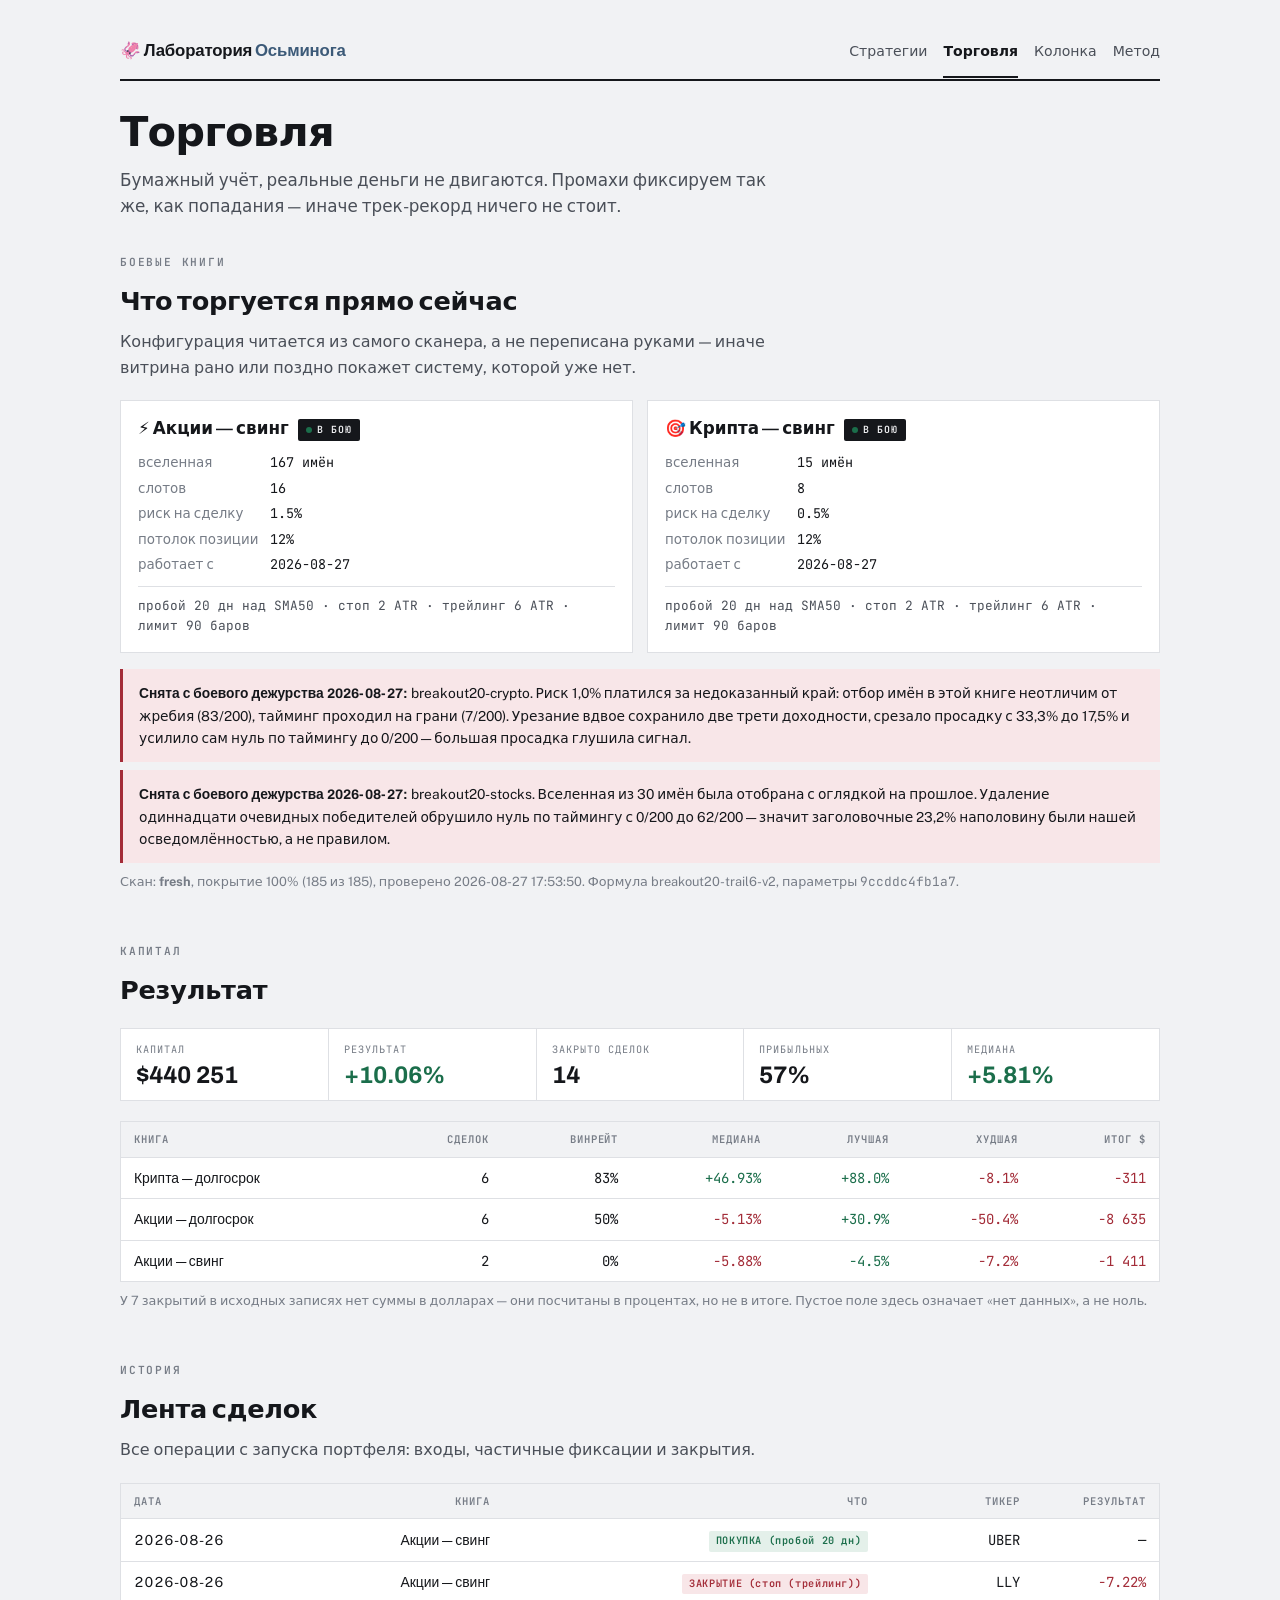
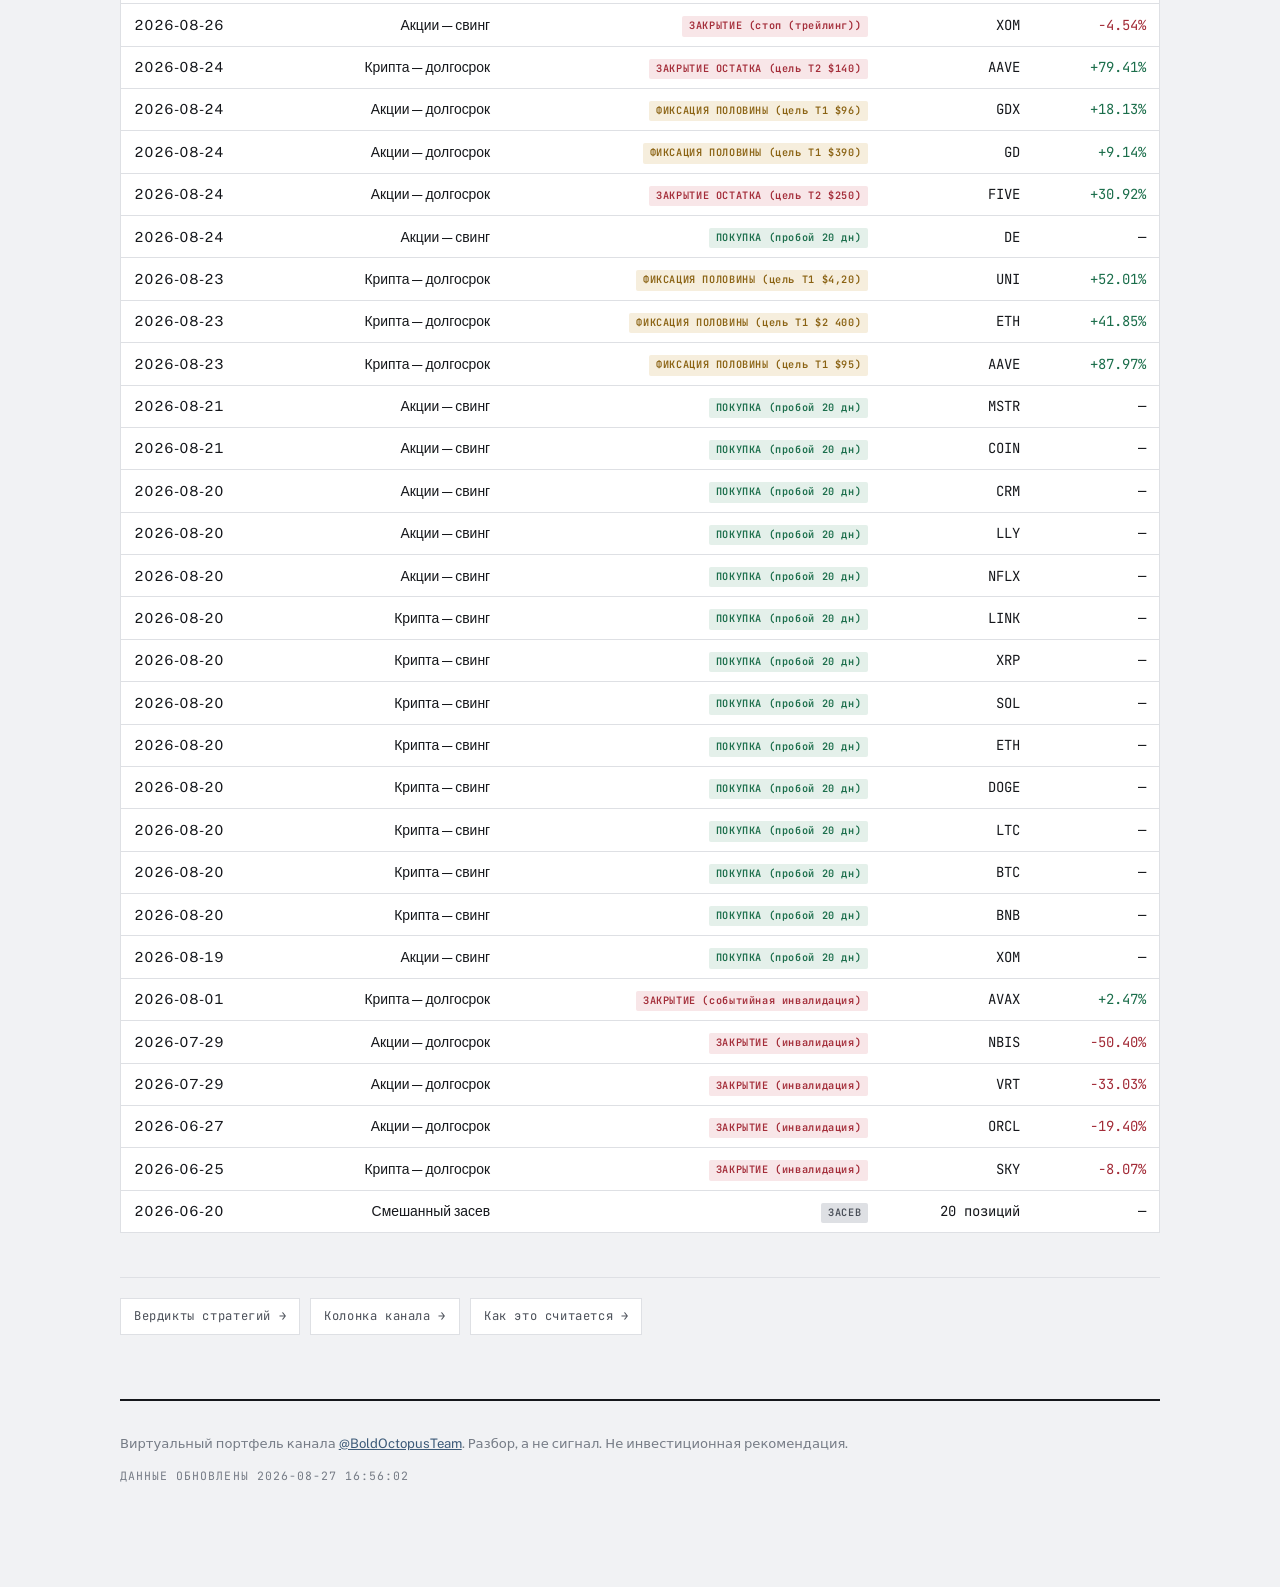
==== trading.html @ 5d2ed35e "витрина разнесена на четыре страницы: стратегии, торговля, колонка, метод" ====
<!doctype html>
<html lang="ru">
<head>
<meta charset="utf-8">
<meta name="viewport" content="width=device-width, initial-scale=1">
<title>Торговля — Лаборатория Осьминога</title>
<meta name="description" content="Что торгуется прямо сейчас, капитал и лента сделок публичного виртуального портфеля.">
<link rel="preconnect" href="https://fonts.googleapis.com">
<link rel="preconnect" href="https://fonts.gstatic.com" crossorigin>
<link rel="stylesheet" href="https://fonts.googleapis.com/css2?family=Archivo:wght@500;600;700&family=Public+Sans:wght@400;500;600&family=JetBrains+Mono:wght@400;500;600&display=swap">
<link rel="stylesheet" href="style.css">
</head>
<body>
<div class="wrap">

<header class="top">
  <div class="brand"><a href="index.html">&#129425; Лаборатория <span>Осьминога</span></a></div>
  <nav>
    <a href="index.html">Стратегии</a>
    <a href="trading.html">Торговля</a>
    <a href="column.html">Колонка</a>
    <a href="method.html">Метод</a>
  </nav>
</header>

<div class="pagehead">
  <h1>Торговля</h1>
  <p class="lede">Бумажный учёт, реальные деньги не двигаются. Промахи фиксируем так же, как попадания — иначе трек-рекорд ничего не стоит.</p>
</div>

<section>
  <span class="eyebrow">Боевые книги</span>
  <h2>Что торгуется прямо сейчас</h2>
  <p class="sub">Конфигурация читается из самого сканера, а не переписана руками — иначе витрина рано или поздно покажет систему, которой уже нет.</p>
  <div class="cfg" id="cfg"></div>
  <div id="retired"></div>
  <p class="note" id="cfgnote"></p>
</section>

<section>
  <span class="eyebrow">Капитал</span>
  <h2>Результат</h2>
  <dl class="kpi" id="kpi"></dl>
  <div class="tbox"><table id="books"></table></div>
  <p class="note" id="booknote"></p>
</section>

<section>
  <span class="eyebrow">История</span>
  <h2>Лента сделок</h2>
  <p class="sub">Все операции с запуска портфеля: входы, частичные фиксации и закрытия.</p>
  <div class="tbox"><table id="trades"></table></div>
</section>
<div class="crumbs">
  <a href="index.html">Вердикты стратегий →</a>
  <a href="column.html">Колонка канала →</a>
  <a href="method.html">Как это считается →</a>
</div>
<footer>
  <p>Виртуальный портфель канала <a href="https://t.me/BoldOctopusTeam">@BoldOctopusTeam</a>. Разбор, а не сигнал. Не инвестиционная рекомендация.</p>
  <p id="foot" class="stamp"></p>
</footer>
</div>
<script src="app.js"></script>
<script>
fetch("live.json").then(function(r){return r.json();}).then(function(d){
  document.getElementById("cfg").innerHTML = Object.values(d.books || {}).map(function(b){
    return '<article><h3>' + esc(b.title) + ' <span class="livebadge">в бою</span></h3>' +
      '<dl><dt>вселенная</dt><dd>' + b.universe_size + ' имён</dd>' +
      '<dt>слотов</dt><dd>' + b.slots + '</dd>' +
      '<dt>риск на сделку</dt><dd>' + b.risk_pct + '%</dd>' +
      '<dt>потолок позиции</dt><dd>' + b.max_pos_pct + '%</dd>' +
      '<dt>работает с</dt><dd>' + esc(b.since || "—") + '</dd></dl>' +
      '<div class="rule">пробой ' + b.look + ' дн над SMA' + b.trend_sma +
      ' · стоп ' + b.stop_atr + ' ATR · трейлинг ' + b.trail_atr +
      ' ATR · лимит ' + b.max_bars + ' баров</div></article>';
  }).join("");
  document.getElementById("retired").innerHTML = (d.retired || []).map(function(r){
    return '<div class="retired"><b>Снята с боевого дежурства ' + esc(r.until) + ':</b> ' +
      esc(r.strategy) + '. ' + esc(r.why) + '</div>';
  }).join("");
  var ok = d.scan_state === "fresh";
  document.getElementById("cfgnote").innerHTML =
    'Скан: <b>' + esc(d.scan_state || "неизвестно") + '</b>' +
    (ok ? "" : " — при таком состоянии новые входы запрещены") +
    ', покрытие ' + d.scan_coverage + '% (' + d.scan_ok + ' из ' + d.scanned + '), проверено ' +
    esc((d.scan_at || "").replace("T", " ")) + '. Формула ' + esc(d.formula_version) +
    ', параметры <span class="mono">' + esc(d.params_hash) + '</span>.';
}).catch(function(){ fail("cfg", "конфигурацию книг"); });

fetch("trades.json").then(function(r){return r.json();}).then(function(d){
  var t = d.stats.total, s = d.summary || {};
  document.getElementById("kpi").innerHTML =
    '<div><dt>капитал</dt><dd>$' + Math.round(s.value || 0).toLocaleString("ru") + '</dd></div>' +
    '<div><dt>результат</dt><dd class="' + cls(s.pnl_pct) + '">' + fmt(s.pnl_pct, 2) + '%</dd></div>' +
    '<div><dt>закрыто сделок</dt><dd>' + t.n + '</dd></div>' +
    '<div><dt>прибыльных</dt><dd>' + t.win_rate.toFixed(0) + '%</dd></div>' +
    '<div><dt>медиана</dt><dd class="' + cls(t.median) + '">' + fmt(t.median, 2) + '%</dd></div>';
  var bk = Object.values(d.stats.by_book);
  document.getElementById("books").innerHTML =
    '<thead><tr><th>Книга</th><th>Сделок</th><th>Винрейт</th><th>Медиана</th>' +
    '<th>Лучшая</th><th>Худшая</th><th>Итог $</th></tr></thead><tbody>' +
    bk.map(function(b){
      return '<tr><td>' + esc(b.title) + '</td><td>' + b.n + '</td><td>' +
        b.win_rate.toFixed(0) + '%</td><td class="' + cls(b.median) + '">' + fmt(b.median, 2) +
        '%</td><td class="pos">' + fmt(b.best, 1) + '%</td><td class="neg">' + fmt(b.worst, 1) +
        '%</td><td class="' + cls(b.usd) + '">' +
        (b.usd == null ? "нет сумм" : Math.round(b.usd).toLocaleString("ru")) + '</td></tr>';
    }).join("") + '</tbody>';
  var miss = bk.reduce(function(a, b){ return a + (b.usd_missing || 0); }, 0);
  document.getElementById("booknote").textContent = miss
    ? ("У " + miss + " закрытий в исходных записях нет суммы в долларах — они посчитаны в процентах, " +
       "но не в итоге. Пустое поле здесь означает «нет данных», а не ноль.") : "";
  document.getElementById("trades").innerHTML =
    '<thead><tr><th>Дата</th><th>Книга</th><th>Что</th><th>Тикер</th><th>Результат</th></tr></thead><tbody>' +
    d.trades.slice().reverse().map(function(x){
      return '<tr><td class="mono">' + esc(x.date) + '</td><td class="txt">' + esc(x.book_title) +
        '</td><td class="txt"><span class="pill ' + x.kind + '">' + esc(x.action).slice(0, 34) +
        '</span></td><td>' + esc(x.ticker) + '</td><td class="' + cls(x.pct) + '">' +
        (x.pct == null ? "—" : fmt(x.pct, 2) + "%") + '</td></tr>';
    }).join("") + '</tbody>';
  document.getElementById("foot").textContent = "данные обновлены " + d.generated.replace("T", " ");
}).catch(function(){ fail("kpi", "данные портфеля"); });
</script>
</body>
</html>
---- style.css ----
:root{
  --paper:#F1F2F4; --card:#FFFFFF; --ink:#15171B; --soft:#4A4F58; --mute:#767C86;
  --rule:#DEE0E4; --firm:#C2C6CC;
  --slate:#3C5A78;
  --ok:#1B6E4B; --ok-bg:#E4F0EA;
  --warn:#8A6212; --warn-bg:#F6EEDD;
  --bad:#A32C38; --bad-bg:#F8E6E8;
}
@media (prefers-color-scheme:dark){:root:not([data-theme="light"]){
  --paper:#131519; --card:#1B1E24; --ink:#E9EBEF; --soft:#AEB4BE; --mute:#7F8792;
  --rule:#2A2E36; --firm:#3D434D;
  --slate:#8FB0D0;
  --ok:#5CC08C; --ok-bg:#16291F;
  --warn:#D5A052; --warn-bg:#2B2216;
  --bad:#E4737F; --bad-bg:#2E1A1D;
}}
:root[data-theme="dark"]{
  --paper:#131519; --card:#1B1E24; --ink:#E9EBEF; --soft:#AEB4BE; --mute:#7F8792;
  --rule:#2A2E36; --firm:#3D434D; --slate:#8FB0D0;
  --ok:#5CC08C; --ok-bg:#16291F; --warn:#D5A052; --warn-bg:#2B2216;
  --bad:#E4737F; --bad-bg:#2E1A1D;
}
*{box-sizing:border-box}
body{margin:0;background:var(--paper);color:var(--ink);
  font-family:"Public Sans",system-ui,-apple-system,sans-serif;font-size:16px;line-height:1.6;
  -webkit-font-smoothing:antialiased}
.wrap{max-width:1080px;margin:0 auto;padding:0 20px 90px}
h1,h2,h3{font-family:Archivo,system-ui,sans-serif;text-wrap:balance;margin:0}
h1{font-size:clamp(2rem,5vw,3.1rem);font-weight:700;line-height:1.05;letter-spacing:-.02em}
h2{font-size:1.6rem;font-weight:700;letter-spacing:-.01em;margin-bottom:6px}
h3{font-size:1.05rem;font-weight:600}
a{color:var(--slate)}
.mono{font-family:"JetBrains Mono",ui-monospace,monospace;font-variant-numeric:tabular-nums}

header.top{border-bottom:2px solid var(--ink);padding:38px 0 14px;margin-bottom:30px;
  display:flex;flex-wrap:wrap;gap:8px 20px;align-items:baseline}
.brand{font-family:Archivo,sans-serif;font-weight:700;font-size:1.05rem;letter-spacing:-.01em}
.brand span{color:var(--slate)}
nav{margin-left:auto;display:flex;gap:16px;flex-wrap:wrap}
nav a{font-size:.88rem;font-weight:500;text-decoration:none;color:var(--soft)}
nav a:hover{color:var(--ink)}
.lede{font-size:1.15rem;color:var(--soft);max-width:660px;margin:18px 0 8px}
.lede b{color:var(--ink);font-weight:600}
.stamp{font-family:"JetBrains Mono",monospace;font-size:.72rem;letter-spacing:.09em;
  text-transform:uppercase;color:var(--mute)}

section{margin-top:52px;scroll-margin-top:20px}
.eyebrow{font-family:"JetBrains Mono",monospace;font-size:.7rem;font-weight:600;
  letter-spacing:.16em;text-transform:uppercase;color:var(--mute);display:block;margin-bottom:10px}
.sub{color:var(--soft);max-width:680px;margin:0 0 20px}

/* --- вердикты --- */
.grid{display:grid;grid-template-columns:repeat(auto-fit,minmax(285px,1fr));gap:14px}
.strat{background:var(--card);border:1px solid var(--rule);border-radius:2px;
  padding:0;overflow:hidden;display:flex;flex-direction:column}
.strat .bar{height:4px}
.bar.confirmed{background:var(--ok)} .bar.timing_only,.bar.selection_only{background:var(--warn)}
.bar.not_confirmed,.bar.unprofitable,.bar.overfit{background:var(--bad)}
.strat .body{padding:15px 17px 17px;display:flex;flex-direction:column;gap:10px;flex:1}
.tag{display:inline-block;font-family:"JetBrains Mono",monospace;font-size:.66rem;font-weight:600;
  letter-spacing:.1em;text-transform:uppercase;padding:3px 8px;border-radius:2px}
.tag.confirmed{background:var(--ok-bg);color:var(--ok)}
.tag.timing_only,.tag.selection_only{background:var(--warn-bg);color:var(--warn)}
.tag.not_confirmed,.tag.unprofitable,.tag.overfit{background:var(--bad-bg);color:var(--bad)}
.strat h3{line-height:1.25}
.meta{font-family:"JetBrains Mono",monospace;font-size:.72rem;color:var(--mute)}
.nums{display:grid;grid-template-columns:repeat(3,1fr);gap:8px;margin-top:2px}
.nums div{border-top:1px solid var(--rule);padding-top:7px}
.nums dt{font-family:"JetBrains Mono",monospace;font-size:.63rem;letter-spacing:.08em;
  text-transform:uppercase;color:var(--mute);margin-bottom:2px}
.nums dd{margin:0;font-family:"JetBrains Mono",monospace;font-size:1.12rem;font-weight:600}
.pos{color:var(--ok)} .neg{color:var(--bad)}
.spark{width:100%;height:42px;display:block}
.nullrow{display:flex;gap:8px;align-items:baseline;font-size:.83rem;color:var(--soft);
  border-top:1px solid var(--rule);padding-top:8px}
.nullrow b{font-family:"JetBrains Mono",monospace;font-weight:600}
.pass{color:var(--ok)} .fail{color:var(--bad)}
.why{font-size:.86rem;color:var(--soft);border-left:2px solid var(--firm);padding-left:10px}

/* --- таблицы --- */
.tbox{overflow-x:auto;border:1px solid var(--rule);background:var(--card)}
table{border-collapse:collapse;width:100%;min-width:600px;font-size:.87rem}
th,td{padding:9px 13px;text-align:right;border-bottom:1px solid var(--rule);
  font-variant-numeric:tabular-nums}
th:first-child,td:first-child{text-align:left}
thead th{font-family:"JetBrains Mono",monospace;font-size:.66rem;font-weight:600;
  letter-spacing:.09em;text-transform:uppercase;color:var(--mute);background:var(--paper)}
tbody td{font-family:"JetBrains Mono",monospace}
tbody td:first-child,tbody td.txt{font-family:"Public Sans",sans-serif}
tbody tr:last-child td{border-bottom:none}
.pill{display:inline-block;font-family:"JetBrains Mono",monospace;font-size:.64rem;
  font-weight:600;padding:2px 7px;border-radius:2px;letter-spacing:.06em}
.pill.close{background:var(--bad-bg);color:var(--bad)}
.pill.partial{background:var(--warn-bg);color:var(--warn)}
.pill.open{background:var(--ok-bg);color:var(--ok)}
.pill.seed{background:var(--rule);color:var(--soft)}

.kpi{display:grid;grid-template-columns:repeat(auto-fit,minmax(140px,1fr));gap:1px;
  background:var(--rule);border:1px solid var(--rule);margin-bottom:20px}
.kpi div{background:var(--card);padding:13px 15px}
.kpi dt{font-family:"JetBrains Mono",monospace;font-size:.64rem;letter-spacing:.1em;
  text-transform:uppercase;color:var(--mute);margin-bottom:5px}
.kpi dd{margin:0;font-family:Archivo,sans-serif;font-size:1.5rem;font-weight:700;
  font-variant-numeric:tabular-nums;line-height:1}

.note{font-size:.8rem;color:var(--mute);margin-top:9px;line-height:1.5}
.method{background:var(--card);border:1px solid var(--rule);padding:20px 22px}
.method ol{margin:0;padding-left:20px}
.method li{margin-bottom:12px}
.method li b{font-family:Archivo,sans-serif}
footer{border-top:2px solid var(--ink);margin-top:64px;padding-top:18px;
  font-size:.82rem;color:var(--mute)}
.err{background:var(--bad-bg);color:var(--bad);padding:14px 16px;border:1px solid var(--bad)}

/* --- в бою --- */
.livebadge{display:inline-flex;align-items:center;gap:5px;font-family:"JetBrains Mono",monospace;
  font-size:.62rem;font-weight:600;letter-spacing:.1em;text-transform:uppercase;
  padding:3px 8px;border-radius:2px;background:var(--ink);color:var(--paper)}
.livebadge::before{content:"";width:6px;height:6px;border-radius:50%;background:var(--ok);
  box-shadow:0 0 0 0 var(--ok);animation:pulse 2.4s infinite}
@keyframes pulse{0%{box-shadow:0 0 0 0 rgba(92,192,140,.6)}70%{box-shadow:0 0 0 7px rgba(92,192,140,0)}100%{box-shadow:0 0 0 0 rgba(92,192,140,0)}}
@media (prefers-reduced-motion:reduce){.livebadge::before{animation:none}}
.strat.islive{border-color:var(--firm);box-shadow:0 0 0 1px var(--firm)}

.cfg{display:grid;grid-template-columns:repeat(auto-fit,minmax(280px,1fr));gap:14px;margin:0 0 16px}
.cfg article{border:1px solid var(--rule);background:var(--card);padding:15px 17px}
.cfg h3{margin-bottom:9px;display:flex;align-items:center;gap:9px;flex-wrap:wrap}
.cfg dl{display:grid;grid-template-columns:auto 1fr;gap:4px 12px;margin:0;font-size:.84rem}
.cfg dt{color:var(--mute)}
.cfg dd{margin:0;font-family:"JetBrains Mono",monospace;font-variant-numeric:tabular-nums}
.cfg .rule{margin-top:10px;padding-top:9px;border-top:1px solid var(--rule);
  font-size:.8rem;color:var(--soft);font-family:"JetBrains Mono",monospace}
.retired{border-left:3px solid var(--bad);background:var(--bad-bg);padding:13px 16px;
  font-size:.86rem;margin:0 0 8px}
.retired b{font-family:Archivo,sans-serif}

/* --- колонка --- */
.posts{display:flex;flex-direction:column;gap:1px;background:var(--rule);
  border:1px solid var(--rule)}
.post{background:var(--card);padding:16px 18px}
.post summary{cursor:pointer;list-style:none;display:flex;gap:12px;align-items:baseline;
  flex-wrap:wrap}
.post summary::-webkit-details-marker{display:none}
.post summary::after{content:"развернуть";margin-left:auto;font-family:"JetBrains Mono",monospace;
  font-size:.66rem;letter-spacing:.08em;text-transform:uppercase;color:var(--mute)}
.post[open] summary::after{content:"свернуть"}
.post .pdate{font-family:"JetBrains Mono",monospace;font-size:.72rem;color:var(--mute);
  white-space:nowrap}
.post .ptitle{font-family:Archivo,sans-serif;font-weight:600;font-size:1rem;flex:1;min-width:200px}
.post .ptext{white-space:pre-wrap;font-size:.92rem;line-height:1.62;color:var(--soft);
  margin-top:12px;padding-top:12px;border-top:1px solid var(--rule)}
.post .plink{display:inline-block;margin-top:10px;font-size:.8rem}

/* --- многостраничность --- */
nav a.active{color:var(--ink);font-weight:600;position:relative}
nav a.active::after{content:"";position:absolute;left:0;right:0;bottom:-15px;height:2px;
  background:var(--ink)}
.pagehead{margin:0 0 28px}
.pagehead h1{font-size:clamp(1.8rem,4vw,2.6rem);margin-bottom:12px}
.pagehead .lede{font-size:1.05rem;margin:0 0 10px}
section:first-of-type{margin-top:36px}
.crumbs{display:flex;gap:10px;flex-wrap:wrap;margin:34px 0 0;padding-top:18px;
  border-top:1px solid var(--rule)}
.crumbs a{font-family:"JetBrains Mono",monospace;font-size:.76rem;letter-spacing:.06em;
  text-decoration:none;border:1px solid var(--rule);padding:7px 12px;color:var(--soft);
  background:var(--card)}
.crumbs a:hover{border-color:var(--firm);color:var(--ink)}

/* --- многостраничность --- */
.brand a{text-decoration:none;color:inherit}
nav a.active{color:var(--ink);font-weight:600;position:relative}
nav a.active::after{content:"";position:absolute;left:0;right:0;bottom:-15px;height:2px;background:var(--ink)}
.pagehead{margin:0 0 26px}
.pagehead h1{font-size:clamp(1.8rem,4vw,2.6rem);margin-bottom:12px}
.pagehead .lede{font-size:1.05rem;margin:0 0 10px}
section:first-of-type{margin-top:34px}
.crumbs{display:flex;gap:10px;flex-wrap:wrap;margin-top:44px;padding-top:20px;border-top:1px solid var(--rule)}
.crumbs a{font-family:"JetBrains Mono",monospace;font-size:.76rem;letter-spacing:.05em;
  text-decoration:none;border:1px solid var(--rule);padding:8px 13px;color:var(--soft);background:var(--card)}
.crumbs a:hover{border-color:var(--firm);color:var(--ink)}
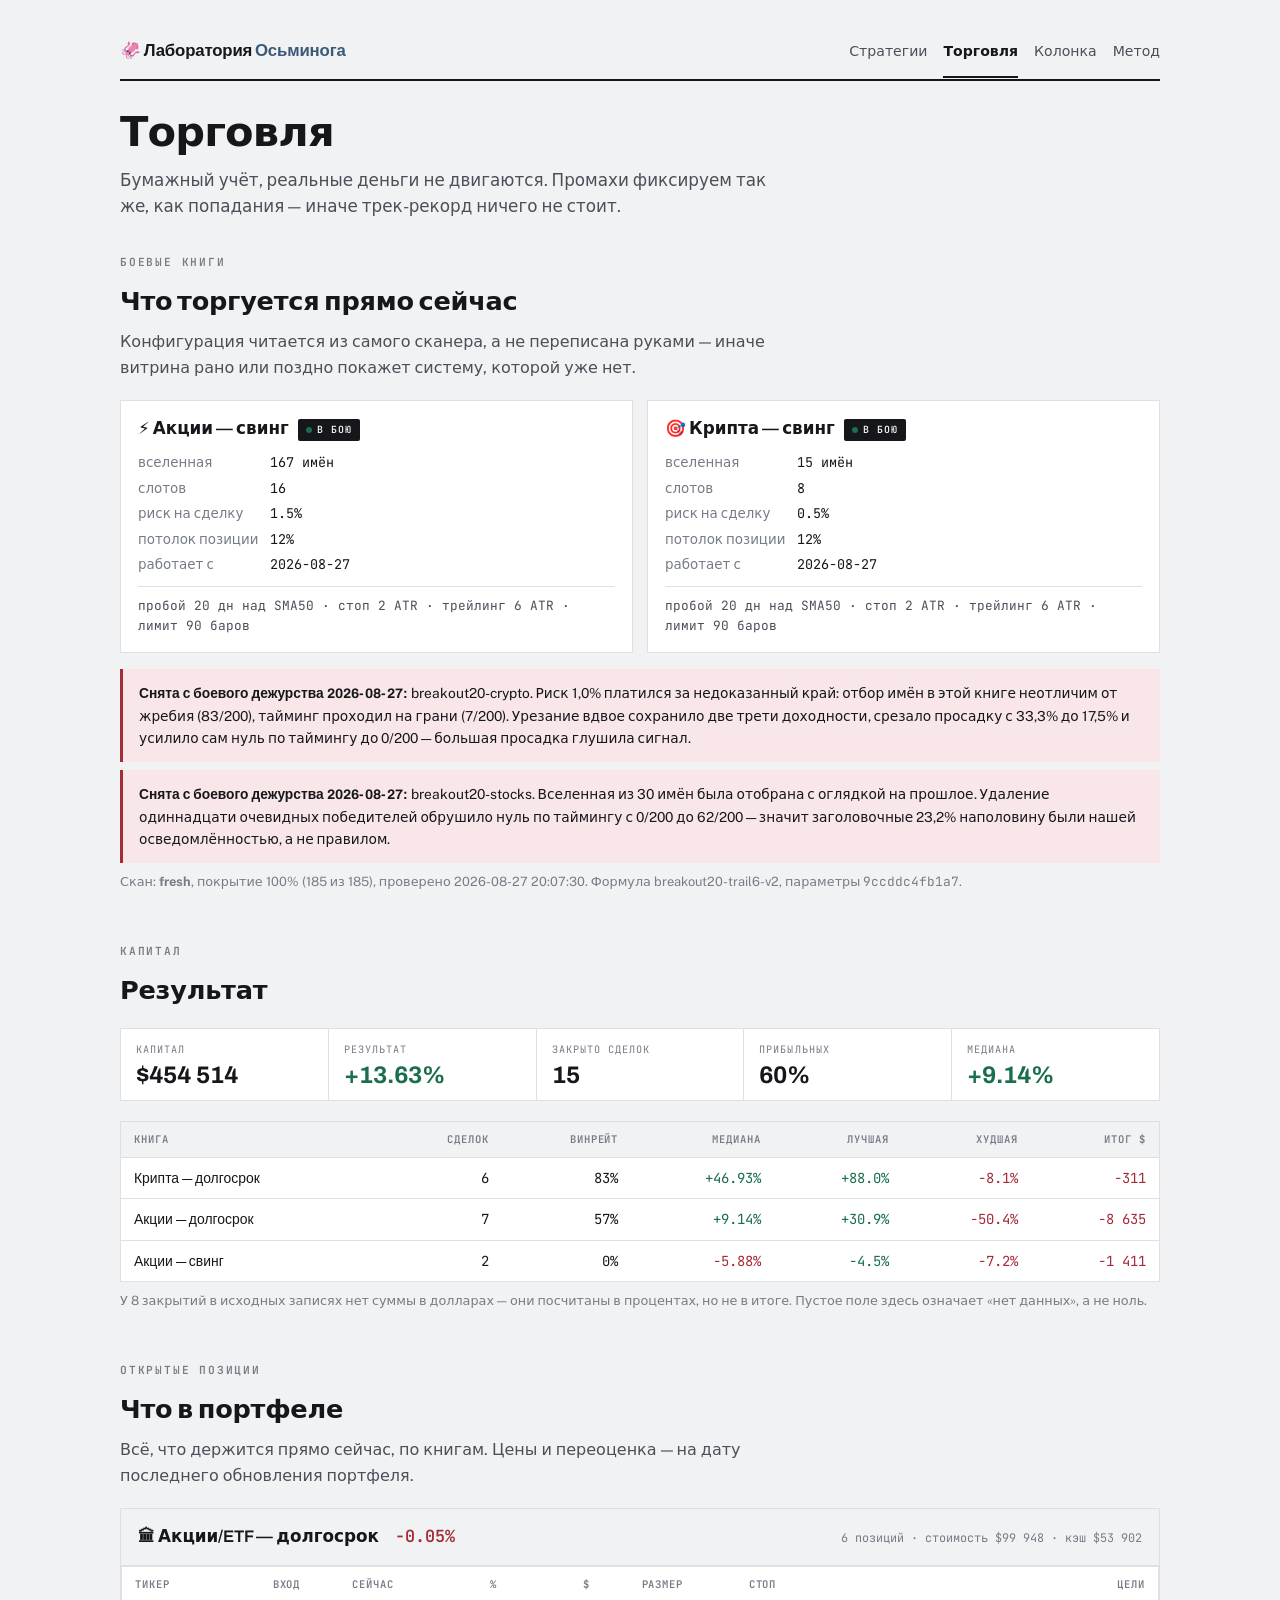
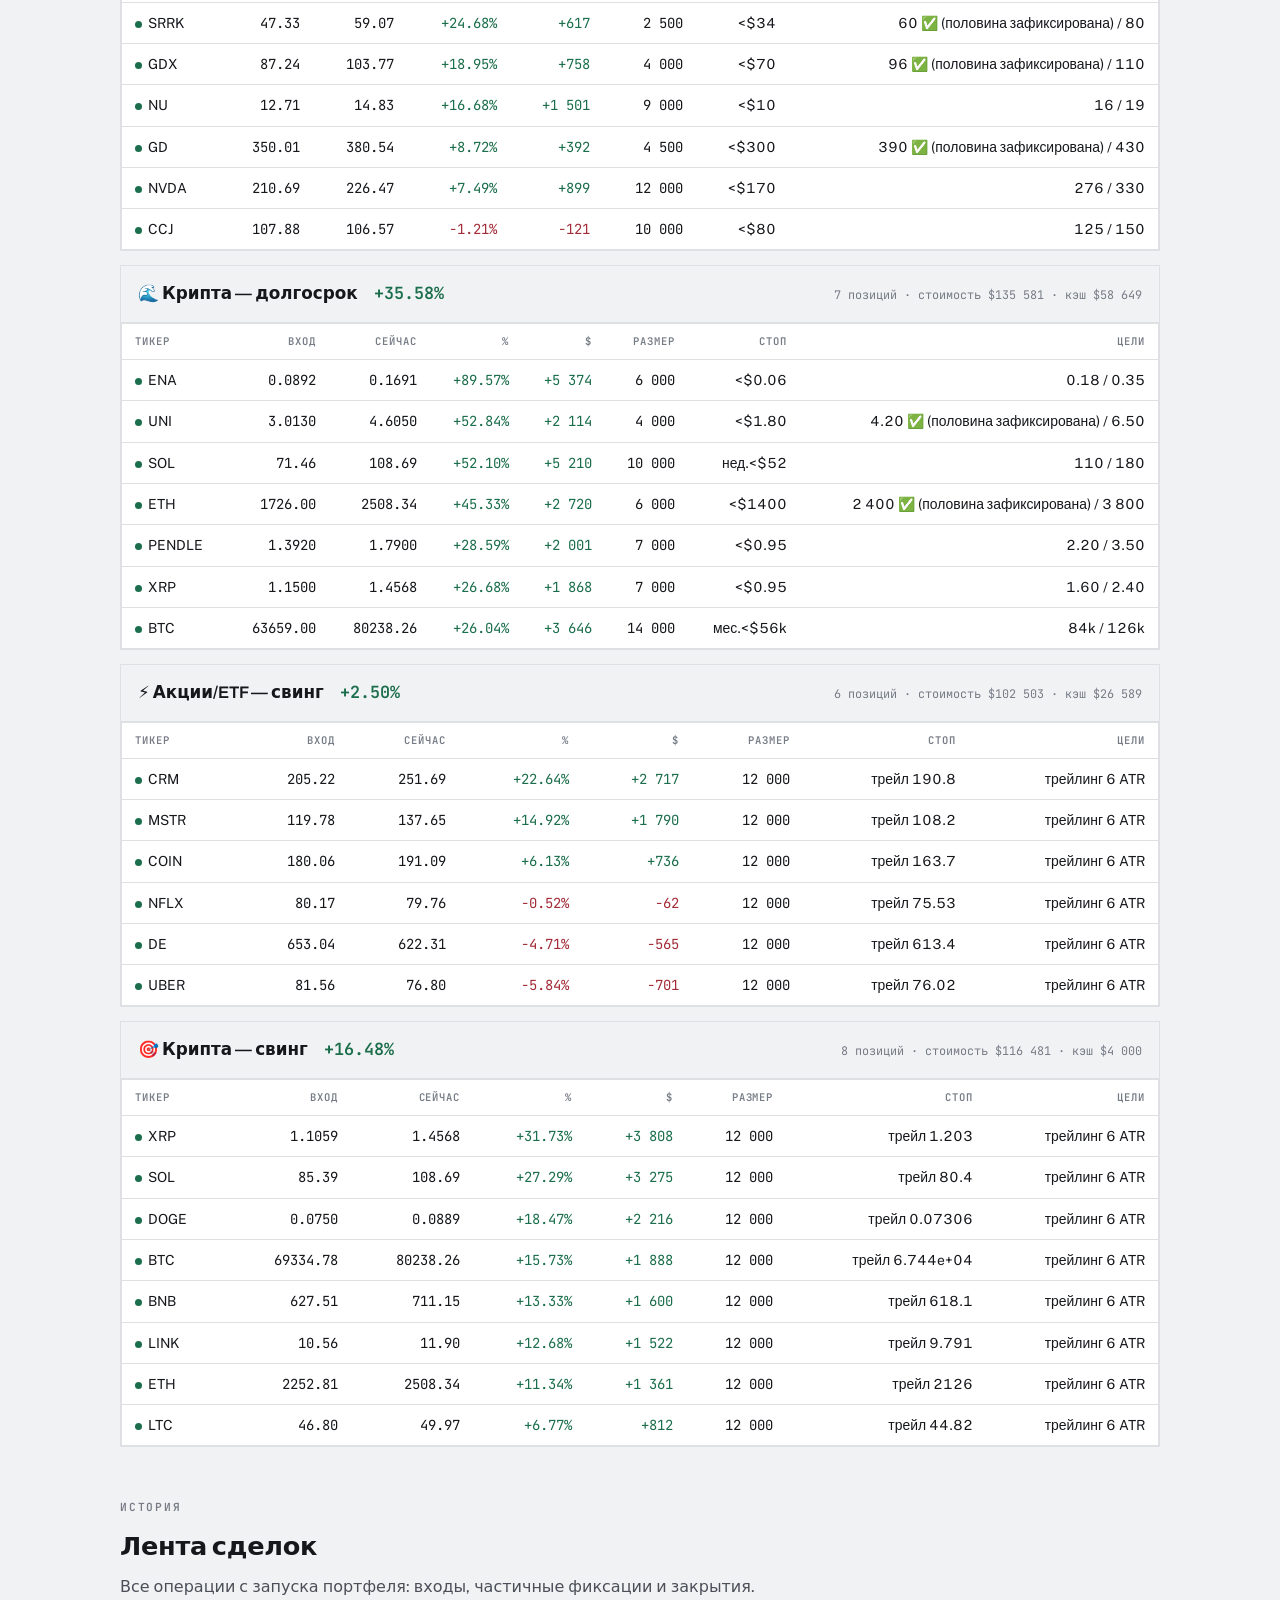
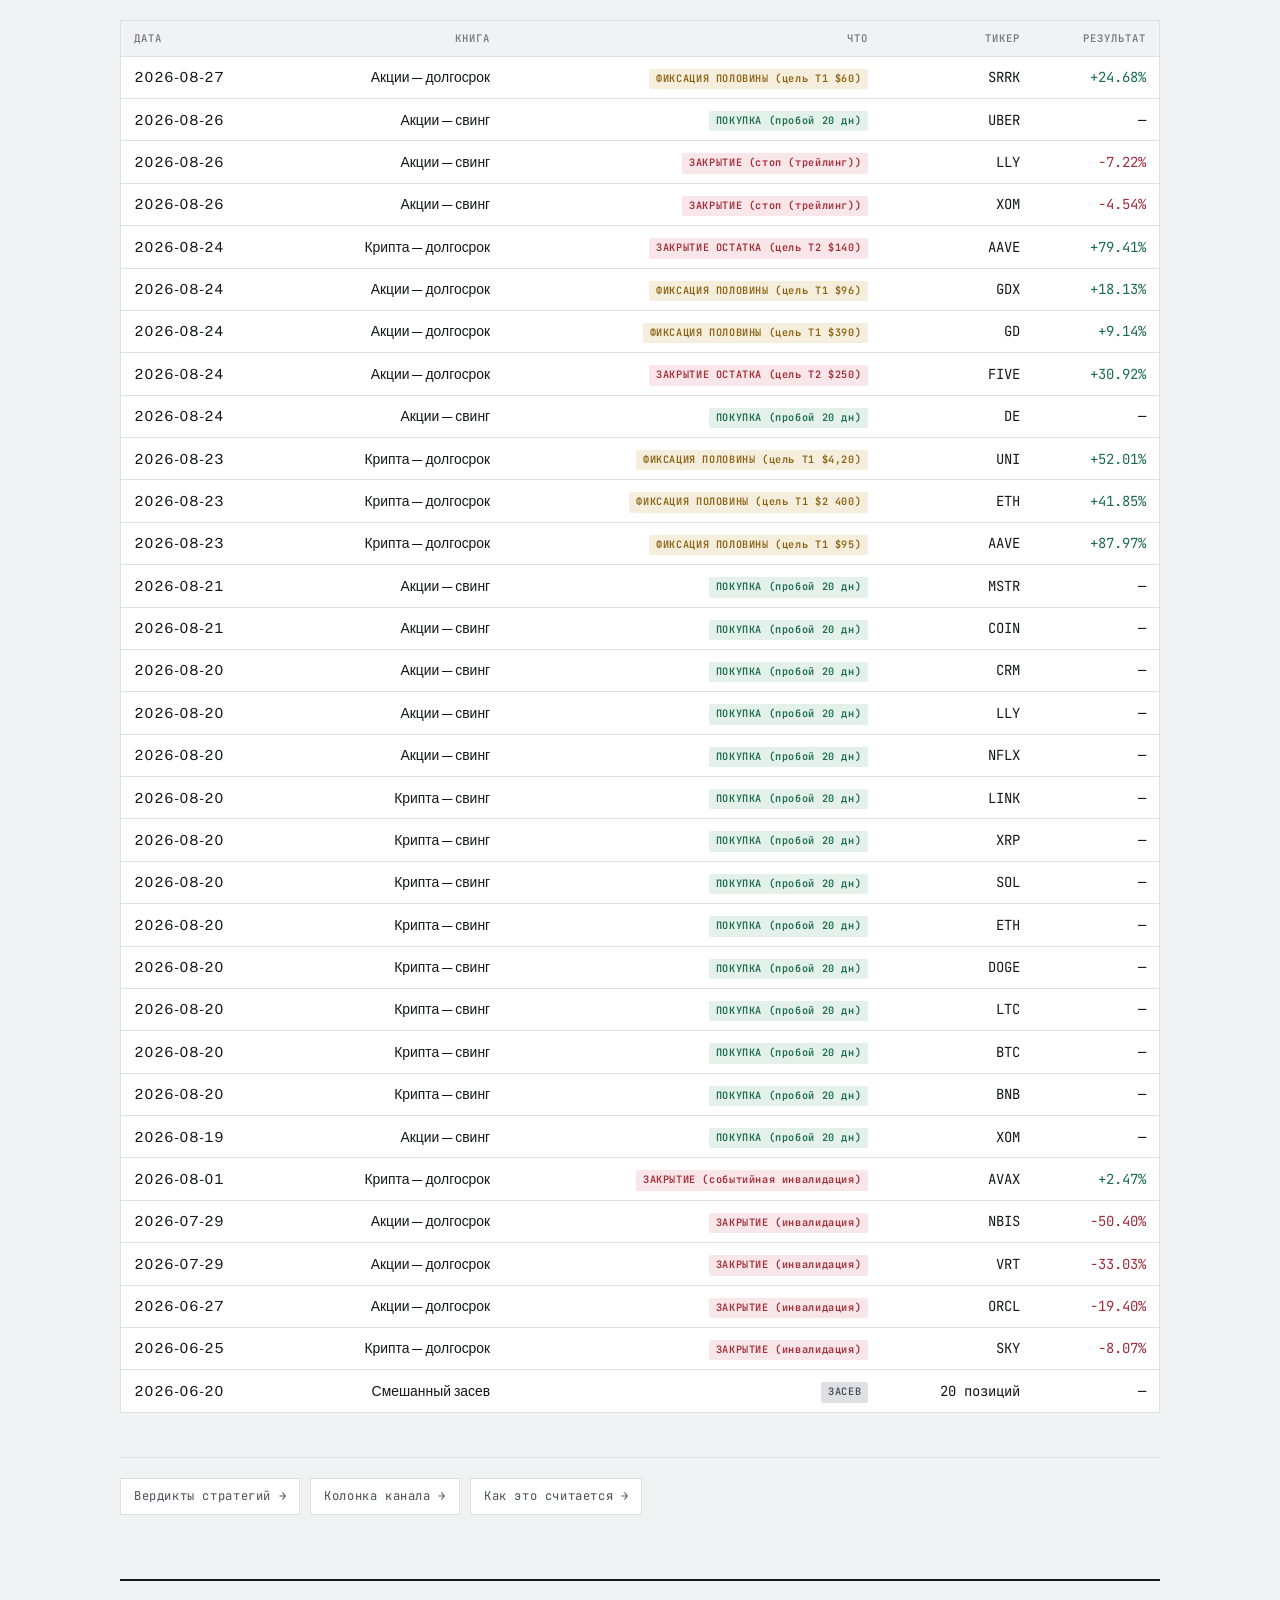
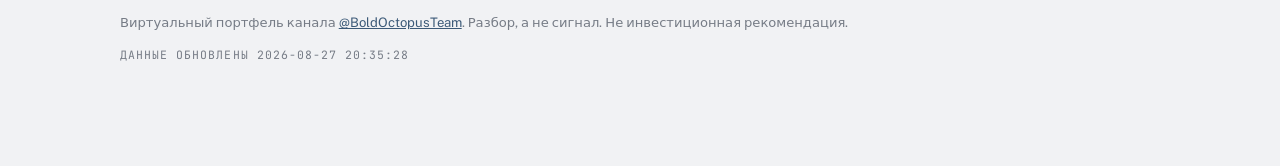
==== commit 16e351f9: "состав портфеля на странице торговли: 4 книги, 27 позиций" ====
--- a/trading.html
+++ b/trading.html
@@ -43,6 +43,13 @@
   <dl class="kpi" id="kpi"></dl>
   <div class="tbox"><table id="books"></table></div>
   <p class="note" id="booknote"></p>
+</section>
+
+<section>
+  <span class="eyebrow">Открытые позиции</span>
+  <h2>Что в портфеле</h2>
+  <p class="sub">Всё, что держится прямо сейчас, по книгам. Цены и переоценка — на дату последнего обновления портфеля.</p>
+  <div id="holdings"></div>
 </section>
 
 <section>
@@ -119,6 +126,33 @@
         '</span></td><td>' + esc(x.ticker) + '</td><td class="' + cls(x.pct) + '">' +
         (x.pct == null ? "—" : fmt(x.pct, 2) + "%") + '</td></tr>';
     }).join("") + '</tbody>';
+  var books = d.books || [];
+  document.getElementById("holdings").innerHTML = books.filter(function(b){
+    return (b.positions || []).length;
+  }).map(function(b){
+    var rows = b.positions.slice().sort(function(x, y){
+      return (y.pnl_pct || 0) - (x.pnl_pct || 0);
+    }).map(function(p){
+      var st = p.status === "ok" ? "ok" : (p.status === "bad" ? "bad" : "warn");
+      var px = function(v){ return v == null ? "—" : (v < 10 ? v.toFixed(4) : v.toFixed(2)); };
+      return '<tr><td><span class="st ' + st + '"></span>' + esc(p.ticker) + '</td>' +
+        '<td>' + px(p.buy) + '</td><td>' + px(p.price) + '</td>' +
+        '<td class="' + cls(p.pnl_pct) + '">' + fmt(p.pnl_pct, 2) + '%</td>' +
+        '<td class="' + cls(p.pnl_abs) + '">' + (p.pnl_abs == null ? "—" :
+          (p.pnl_abs > 0 ? "+" : "") + Math.round(p.pnl_abs).toLocaleString("ru")) + '</td>' +
+        '<td>' + (p.size == null ? "—" : Math.round(p.size).toLocaleString("ru")) + '</td>' +
+        '<td class="txt">' + esc(p.stop || "—") + '</td>' +
+        '<td class="txt">' + esc(p.target || "—") + '</td></tr>';
+    }).join("");
+    return '<article class="bookcard"><header><h3>' + esc(b.title) + '</h3>' +
+      '<span class="bpnl ' + cls(b.pnl_pct) + '">' + fmt(b.pnl_pct, 2) + '%</span>' +
+      '<span class="bmeta">' + b.positions.length + ' позиций · стоимость $' +
+      Math.round(b.value || 0).toLocaleString("ru") + ' · кэш $' +
+      Math.round(b.cash || 0).toLocaleString("ru") + '</span></header>' +
+      '<div class="tbox"><table><thead><tr><th>Тикер</th><th>Вход</th><th>Сейчас</th>' +
+      '<th>%</th><th>$</th><th>Размер</th><th>Стоп</th><th>Цели</th></tr></thead>' +
+      '<tbody>' + rows + '</tbody></table></div></article>';
+  }).join("");
   document.getElementById("foot").textContent = "данные обновлены " + d.generated.replace("T", " ");
 }).catch(function(){ fail("kpi", "данные портфеля"); });
 </script>
--- a/style.css
+++ b/style.css
@@ -178,3 +178,16 @@
 .crumbs a{font-family:"JetBrains Mono",monospace;font-size:.76rem;letter-spacing:.05em;
   text-decoration:none;border:1px solid var(--rule);padding:8px 13px;color:var(--soft);background:var(--card)}
 .crumbs a:hover{border-color:var(--firm);color:var(--ink)}
+
+/* --- состав портфеля --- */
+.bookcard{border:1px solid var(--rule);background:var(--card);margin-bottom:14px}
+.bookcard header{display:flex;flex-wrap:wrap;gap:8px 16px;align-items:baseline;
+  padding:14px 17px;border-bottom:1px solid var(--rule);background:var(--paper)}
+.bookcard h3{font-size:1.05rem}
+.bookcard .bmeta{font-family:"JetBrains Mono",monospace;font-size:.74rem;color:var(--mute);
+  margin-left:auto;font-variant-numeric:tabular-nums}
+.bookcard .bpnl{font-family:"JetBrains Mono",monospace;font-size:1.05rem;font-weight:600}
+.bookcard table{min-width:520px}
+.bookcard thead th{background:var(--card)}
+.st{display:inline-block;width:7px;height:7px;border-radius:50%;margin-right:6px}
+.st.ok{background:var(--ok)} .st.warn{background:var(--warn)} .st.bad{background:var(--bad)}
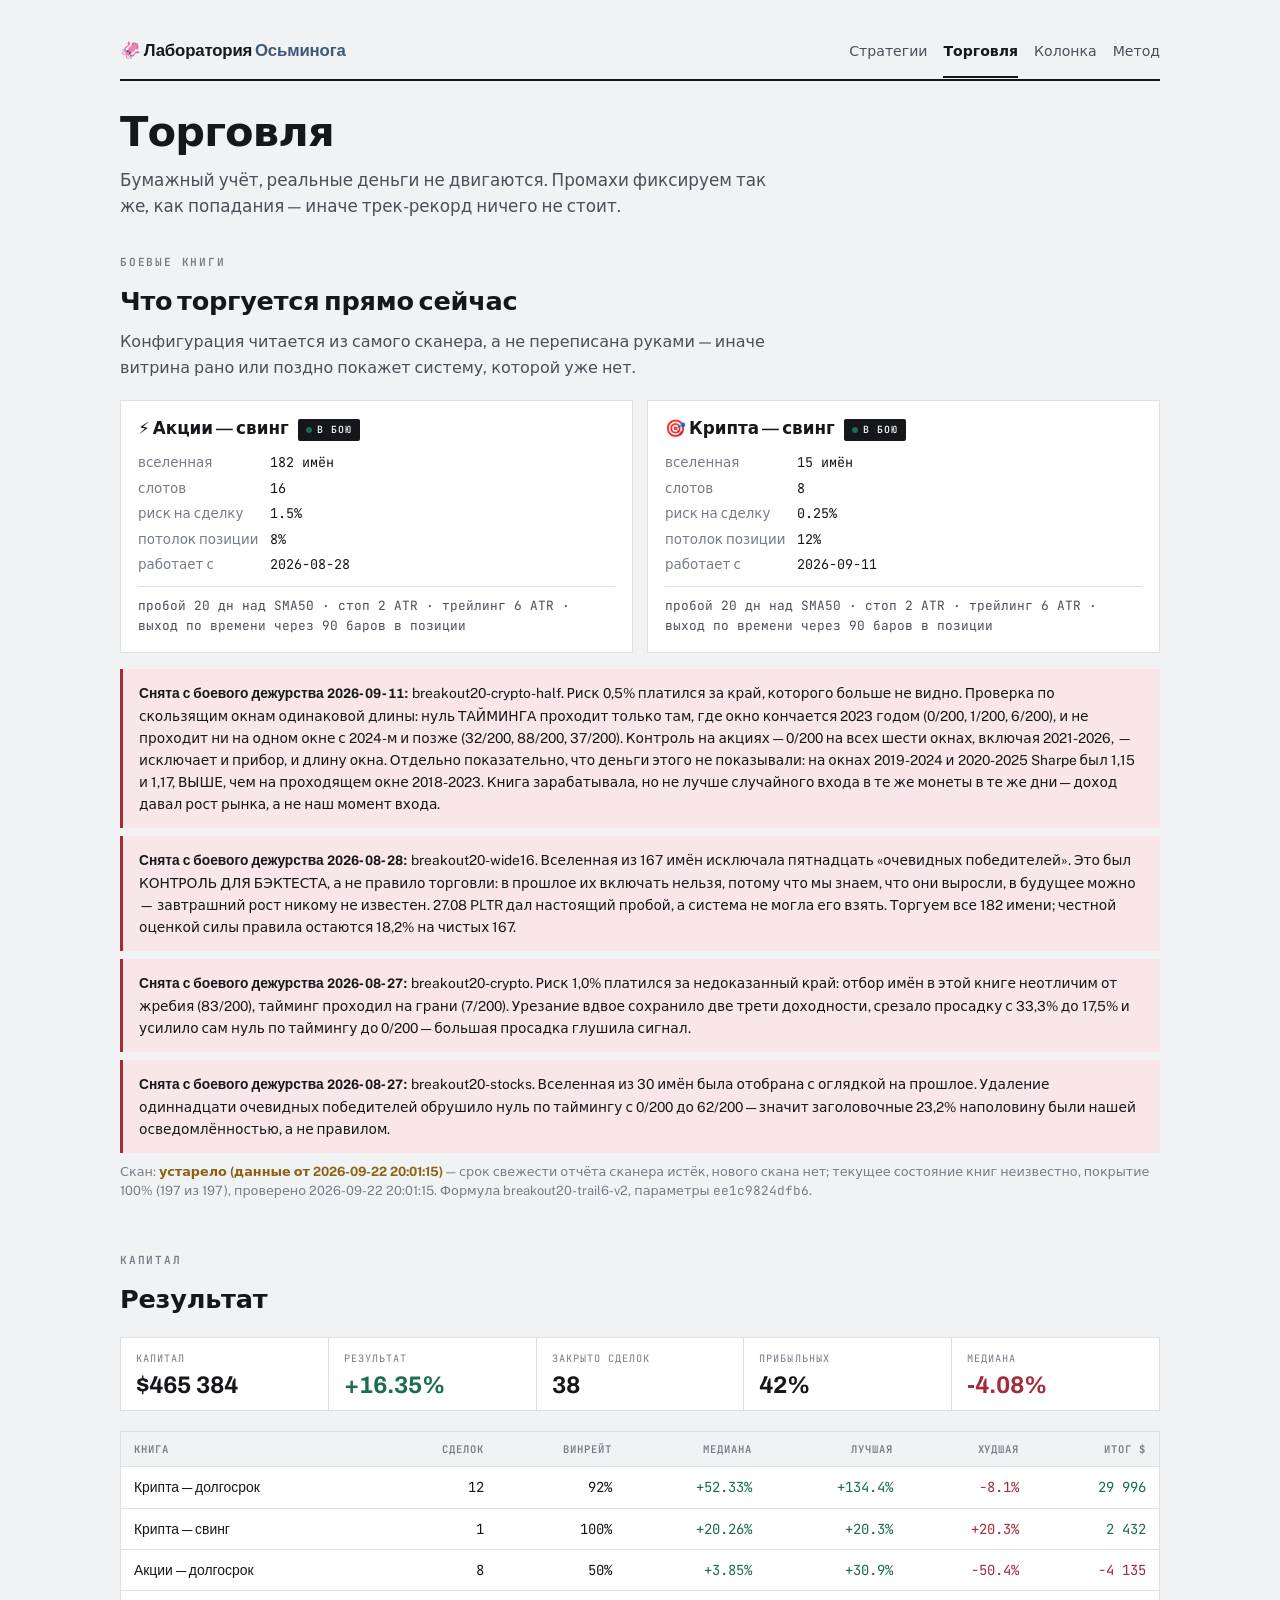
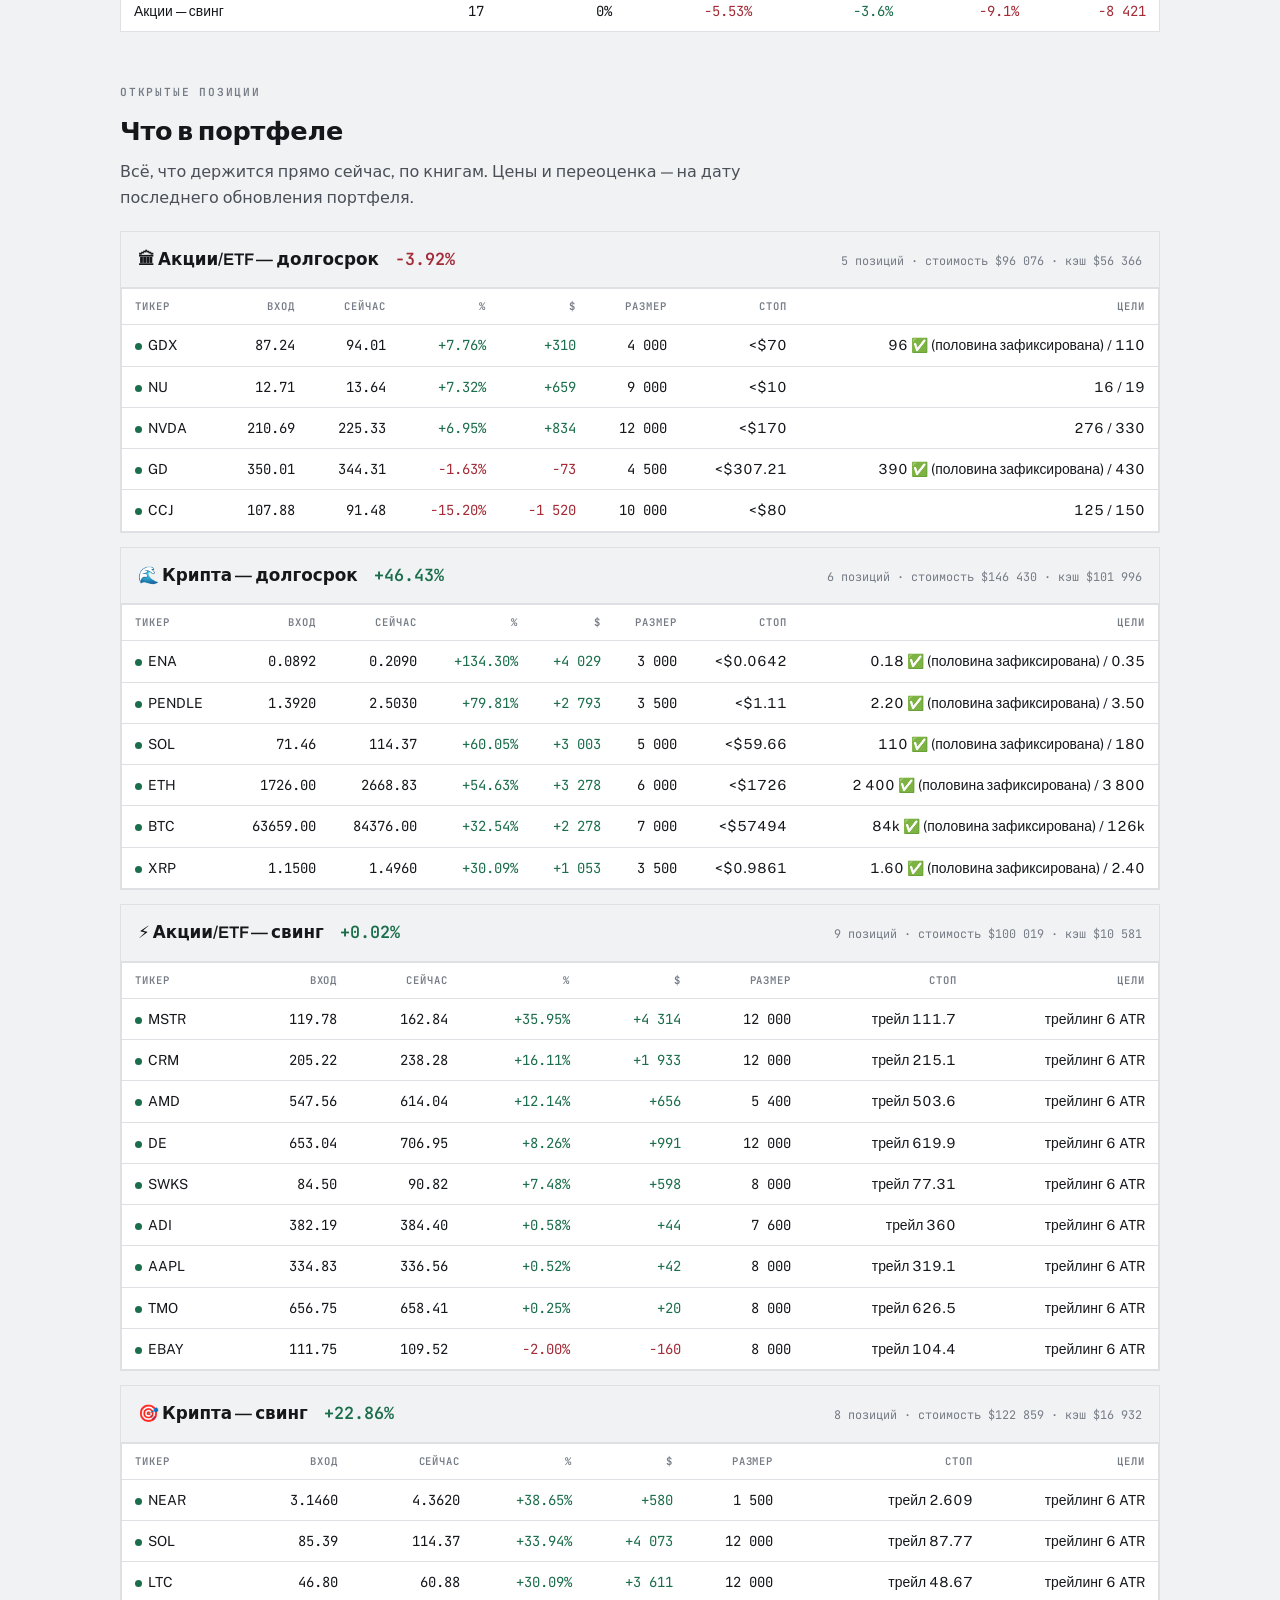
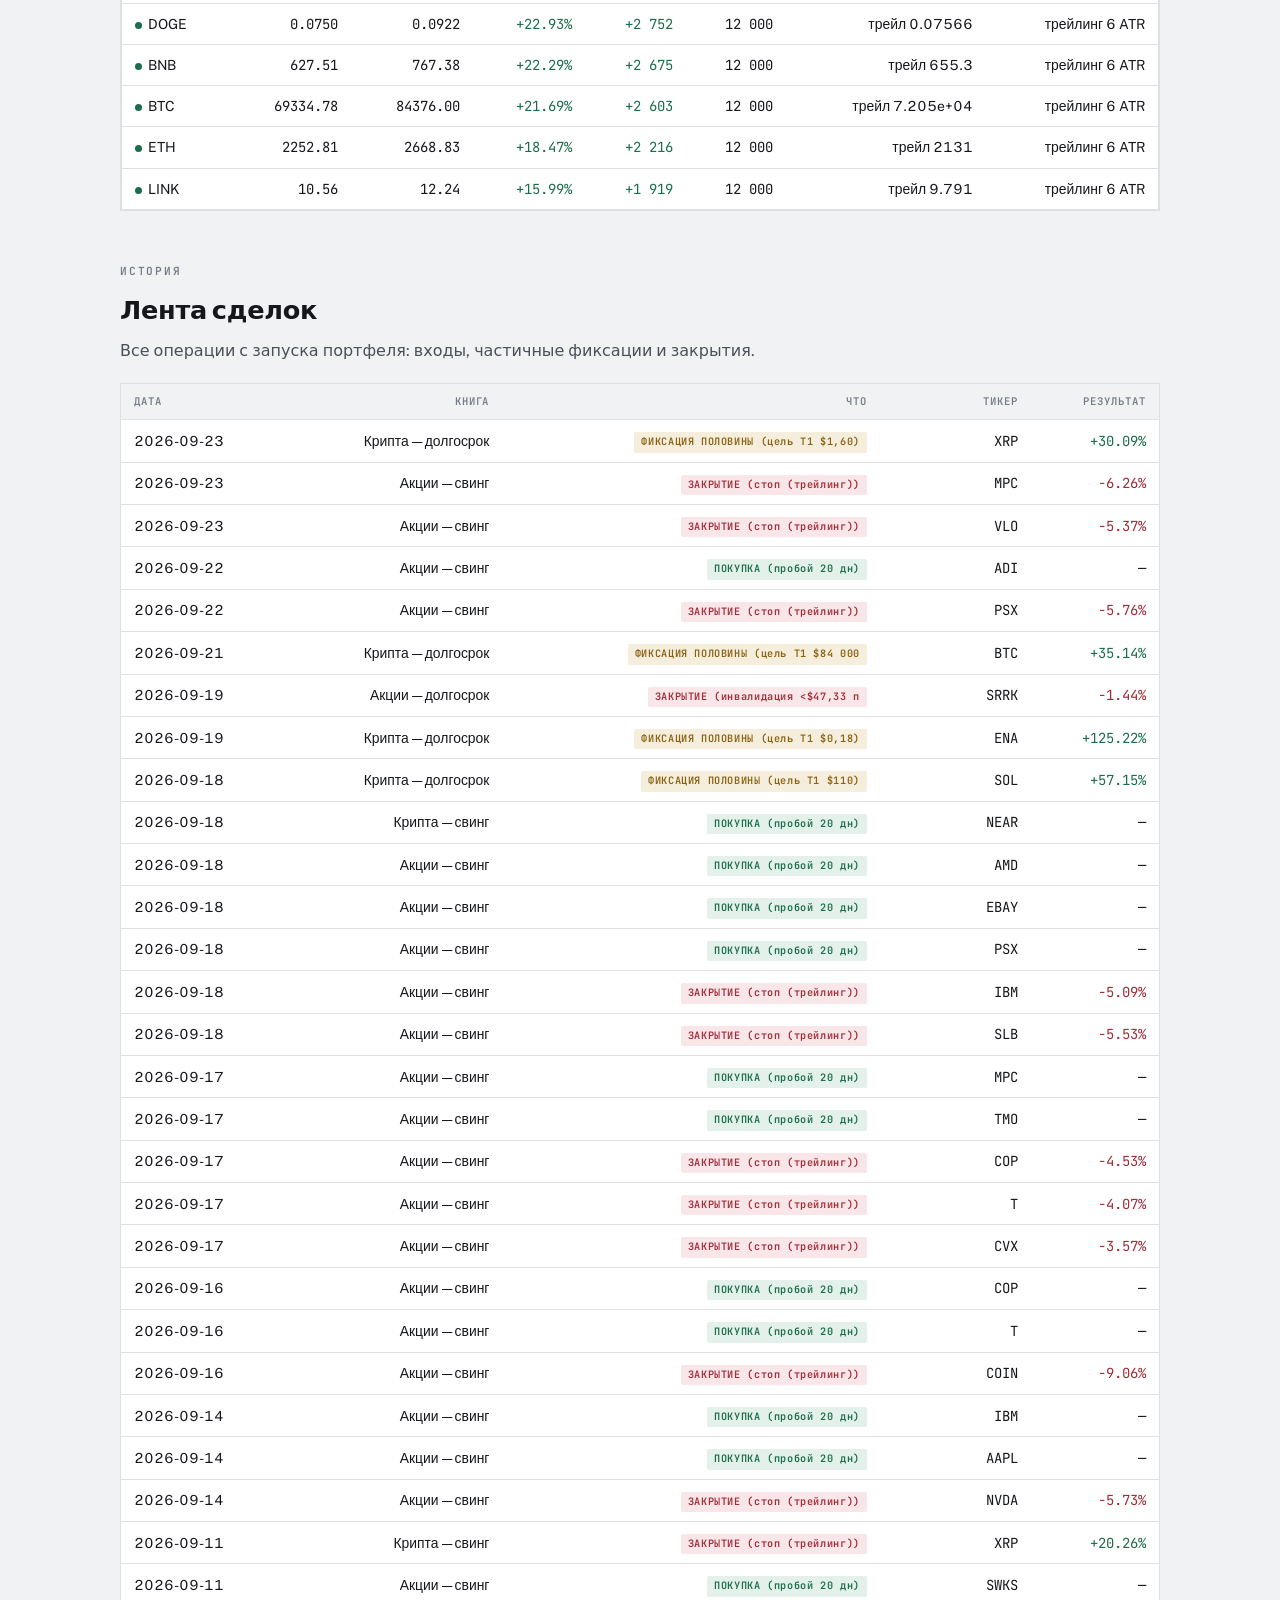
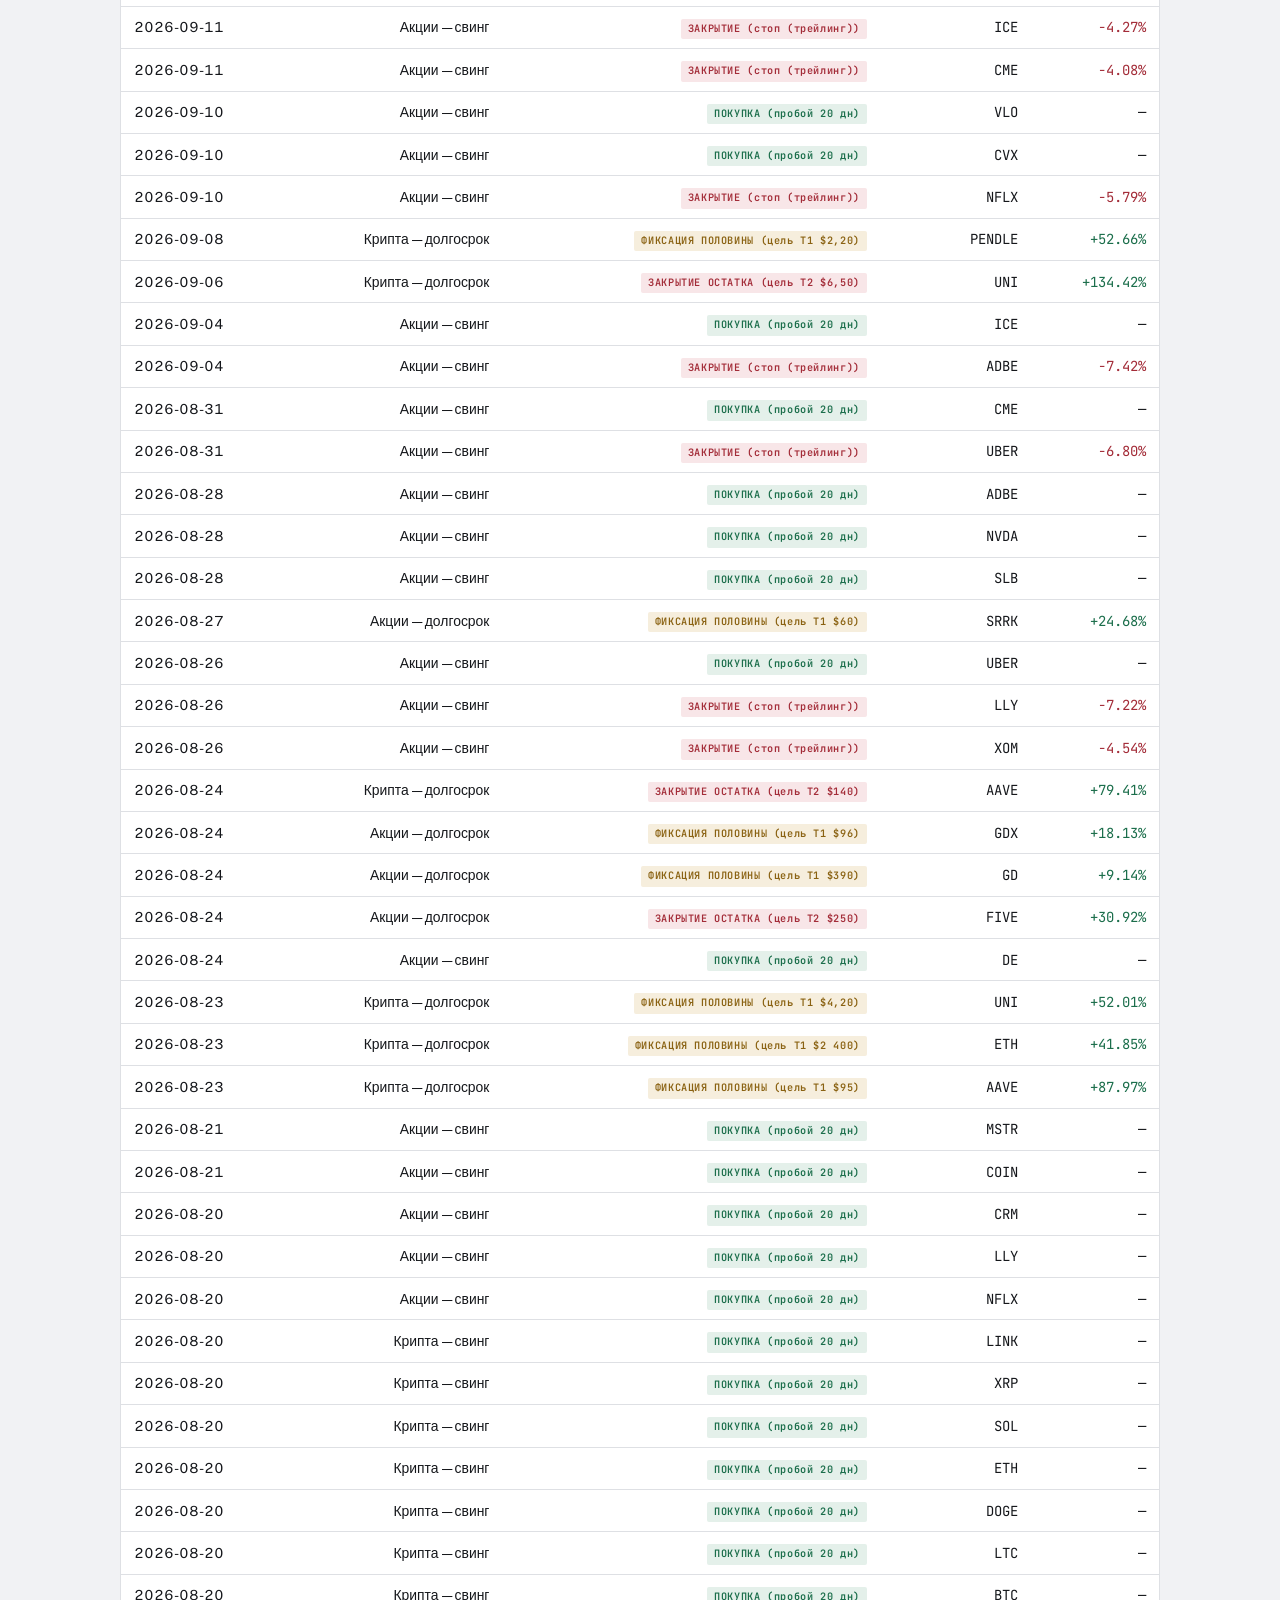
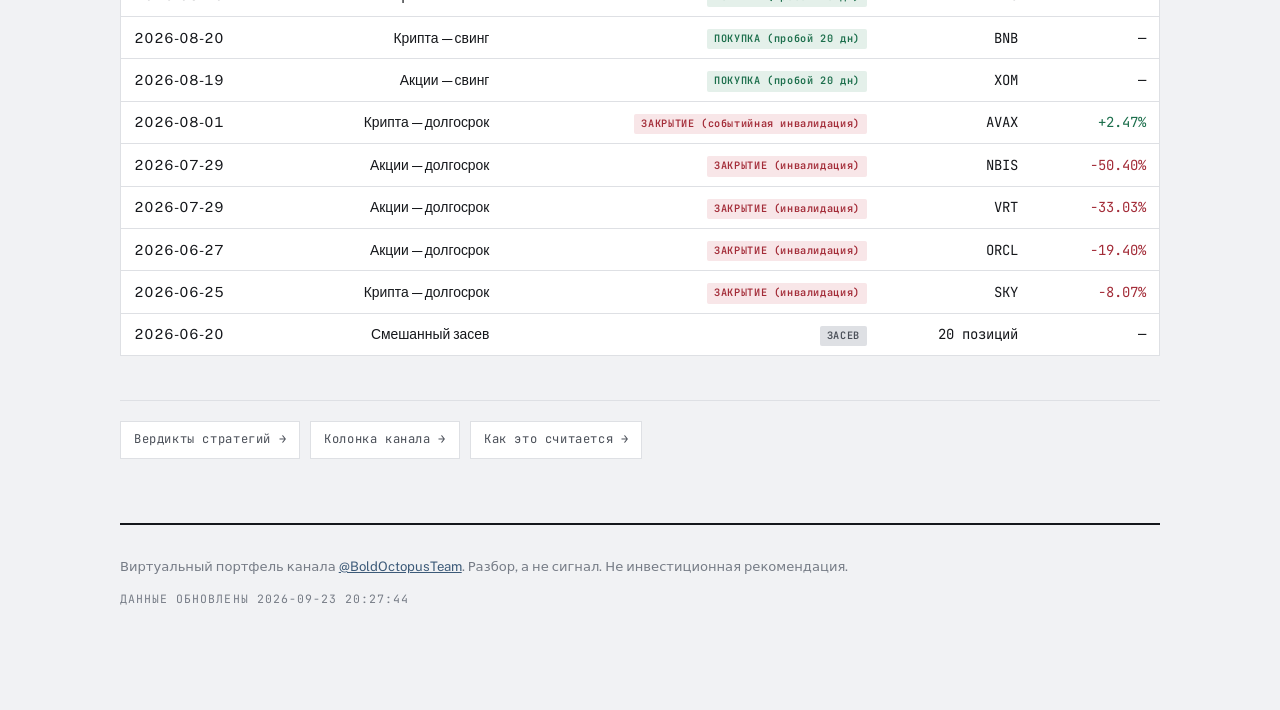
==== commit d90bc4c8: "lab: витрина на прогоне 24.09 — 16 стратегий, боевые pos8 и crypto-quarter, пометка «устарело» Сводк" ====
--- a/trading.html
+++ b/trading.html
@@ -80,18 +80,28 @@
       '<dt>работает с</dt><dd>' + esc(b.since || "—") + '</dd></dl>' +
       '<div class="rule">пробой ' + b.look + ' дн над SMA' + b.trend_sma +
       ' · стоп ' + b.stop_atr + ' ATR · трейлинг ' + b.trail_atr +
-      ' ATR · лимит ' + b.max_bars + ' баров</div></article>';
+      ' ATR · выход по времени через ' + b.max_bars + ' баров в позиции</div></article>';
   }).join("");
   document.getElementById("retired").innerHTML = (d.retired || []).map(function(r){
     return '<div class="retired"><b>Снята с боевого дежурства ' + esc(r.until) + ':</b> ' +
       esc(r.strategy) + '. ' + esc(r.why) + '</div>';
   }).join("");
-  var ok = d.scan_state === "fresh";
+  // «fresh» — состояние НА МОМЕНТ скана. Если срок свежести fresh_until уже прошёл, а
+  // нового скана нет, страница показывала бы «fresh» сколько угодно долго: сравниваем с
+  // часами зрителя. fresh_until_utc несёт явный пояс; fresh_until — местное время ПК
+  // рутины (запасной путь для старого live.json).
+  var fuT = Date.parse(d.fresh_until_utc || d.fresh_until || "");
+  var expired = !isNaN(fuT) && Date.now() > fuT;
+  var when = d.scan_at_utc ? d.scan_at_utc.replace("T", " ").replace(/:\d\dZ$/, " UTC")
+                           : (d.scan_at || "?").replace("T", " ");
+  var ok = d.scan_state === "fresh" && !expired;
   document.getElementById("cfgnote").innerHTML =
-    'Скан: <b>' + esc(d.scan_state || "неизвестно") + '</b>' +
-    (ok ? "" : " — при таком состоянии новые входы запрещены") +
+    'Скан: <b' + (expired ? ' style="color:var(--warn)"' : '') + '>' +
+    esc(expired ? "устарело (данные от " + when + ")" : (d.scan_state || "неизвестно")) + '</b>' +
+    (expired ? " — срок свежести отчёта сканера истёк, нового скана нет; текущее состояние книг неизвестно"
+             : (ok ? "" : " — при таком состоянии новые входы запрещены")) +
     ', покрытие ' + d.scan_coverage + '% (' + d.scan_ok + ' из ' + d.scanned + '), проверено ' +
-    esc((d.scan_at || "").replace("T", " ")) + '. Формула ' + esc(d.formula_version) +
+    esc(when) + '. Формула ' + esc(d.formula_version) +
     ', параметры <span class="mono">' + esc(d.params_hash) + '</span>.';
 }).catch(function(){ fail("cfg", "конфигурацию книг"); });
 
